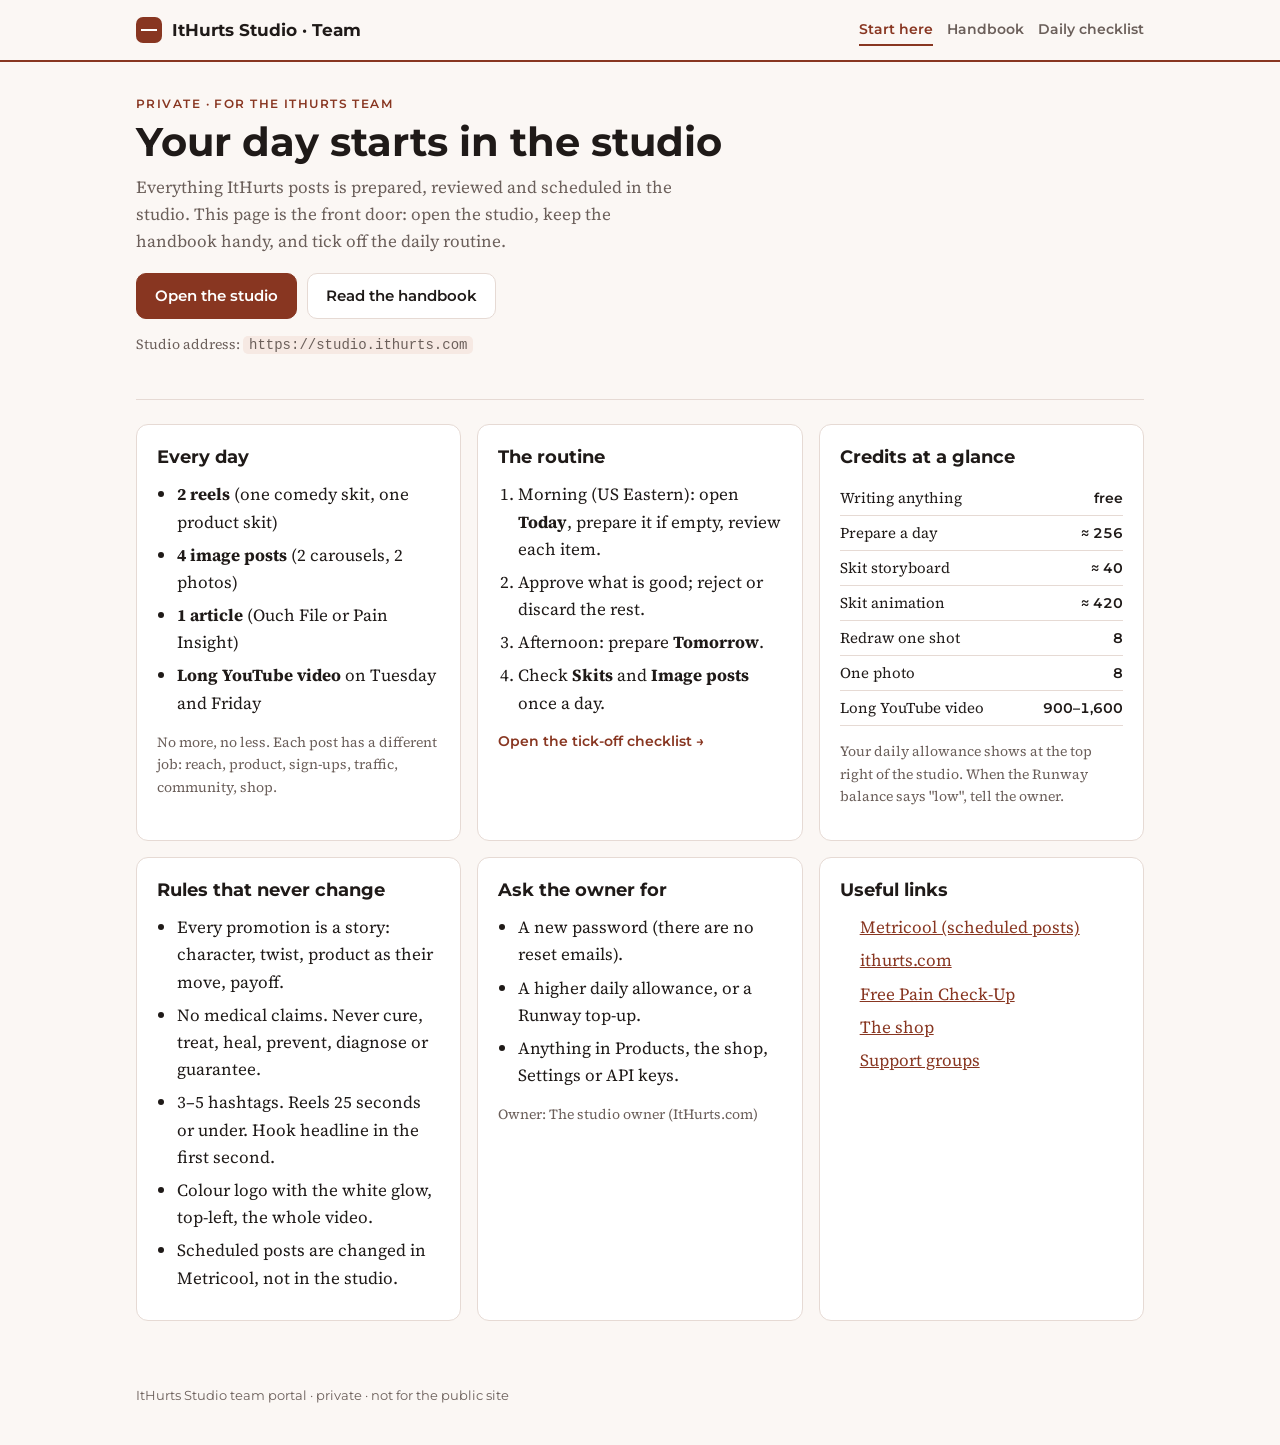
==== index.html @ 71983e8c "ItHurts team portal: front door, handbook and daily checklist" ====
<!doctype html>
<html lang="en">
<head>
  <meta charset="utf-8">
  <meta name="viewport" content="width=device-width, initial-scale=1">
  <meta name="robots" content="noindex, nofollow">
  <title>ItHurts Team Portal</title>
  <link rel="stylesheet" href="https://fonts.googleapis.com/css2?family=Montserrat:wght@500;600;700&family=Source+Serif+4:opsz,wght@8..60,400;8..60,600&display=swap">
  <link rel="stylesheet" href="styles.css">
</head>
<body>
  <header class="top">
    <div class="wrap row">
      <a class="brand" href="index.html"><span class="mark" aria-hidden="true"></span> ItHurts Studio · Team</a>
      <nav class="nav" aria-label="Pages">
        <a href="index.html" aria-current="page">Start here</a>
        <a href="handbook.html">Handbook</a>
        <a href="checklist.html">Daily checklist</a>
      </nav>
    </div>
  </header>

  <main class="wrap">
    <section class="hero">
      <p class="eyebrow">Private · for the ItHurts team</p>
      <h1>Your day starts in the studio</h1>
      <p class="lede">Everything ItHurts posts is prepared, reviewed and scheduled in the studio. This page is the front door: open the studio, keep the handbook handy, and tick off the daily routine.</p>
      <div class="actions">
        <a class="button primary" id="open-studio" href="#" target="_blank" rel="noopener">Open the studio</a>
        <a class="button" href="handbook.html">Read the handbook</a>
      </div>
      <p class="small" id="studio-note">Studio address: <code id="studio-url"></code></p>
    </section>

    <section class="grid">
      <article class="card">
        <h2>Every day</h2>
        <ul>
          <li><strong>2 reels</strong> (one comedy skit, one product skit)</li>
          <li><strong>4 image posts</strong> (2 carousels, 2 photos)</li>
          <li><strong>1 article</strong> (Ouch File or Pain Insight)</li>
          <li><strong>Long YouTube video</strong> on Tuesday and Friday</li>
        </ul>
        <p class="small">No more, no less. Each post has a different job: reach, product, sign-ups, traffic, community, shop.</p>
      </article>

      <article class="card">
        <h2>The routine</h2>
        <ol>
          <li>Morning (US Eastern): open <strong>Today</strong>, prepare it if empty, review each item.</li>
          <li>Approve what is good; reject or discard the rest.</li>
          <li>Afternoon: prepare <strong>Tomorrow</strong>.</li>
          <li>Check <strong>Skits</strong> and <strong>Image posts</strong> once a day.</li>
        </ol>
        <a class="link" href="checklist.html">Open the tick-off checklist →</a>
      </article>

      <article class="card">
        <h2>Credits at a glance</h2>
        <table class="mini">
          <tr><td>Writing anything</td><td>free</td></tr>
          <tr><td>Prepare a day</td><td>≈ 256</td></tr>
          <tr><td>Skit storyboard</td><td>≈ 40</td></tr>
          <tr><td>Skit animation</td><td>≈ 420</td></tr>
          <tr><td>Redraw one shot</td><td>8</td></tr>
          <tr><td>One photo</td><td>8</td></tr>
          <tr><td>Long YouTube video</td><td>900–1,600</td></tr>
        </table>
        <p class="small">Your daily allowance shows at the top right of the studio. When the Runway balance says "low", tell the owner.</p>
      </article>

      <article class="card">
        <h2>Rules that never change</h2>
        <ul>
          <li>Every promotion is a story: character, twist, product as their move, payoff.</li>
          <li>No medical claims. Never cure, treat, heal, prevent, diagnose or guarantee.</li>
          <li>3–5 hashtags. Reels 25 seconds or under. Hook headline in the first second.</li>
          <li>Colour logo with the white glow, top-left, the whole video.</li>
          <li>Scheduled posts are changed in Metricool, not in the studio.</li>
        </ul>
      </article>

      <article class="card">
        <h2>Ask the owner for</h2>
        <ul>
          <li>A new password (there are no reset emails).</li>
          <li>A higher daily allowance, or a Runway top-up.</li>
          <li>Anything in Products, the shop, Settings or API keys.</li>
        </ul>
        <p class="small">Owner: <span id="owner-contact"></span></p>
      </article>

      <article class="card">
        <h2>Useful links</h2>
        <ul class="links" id="links"></ul>
      </article>
    </section>
  </main>

  <footer class="wrap foot">ItHurts Studio team portal · private · not for the public site</footer>

  <script src="config.js"></script>
  <script src="app.js"></script>
</body>
</html>
---- styles.css ----
/* ItHurts team portal: brand rust on a warm off-white, Montserrat for headings and Source Serif for reading. */
:root {
  --bg: #FBF7F4; --surface: #FFFFFF; --fg: #1F1A18; --muted: #6B5F5A; --line: #E6DAD4;
  --accent: #883621; --accent-dark: #490C0B; --accent-ink: #FFFFFF; --soft: #F6E9E3;
  --display: 'Montserrat', 'Helvetica Neue', Arial, sans-serif;
  --body: 'Source Serif 4', Georgia, 'Times New Roman', serif;
}
@media (prefers-color-scheme: dark) {
  :root { --bg: #17120F; --surface: #211A17; --fg: #F3ECE8; --muted: #B5A69F; --line: #3A2E29; --accent: #E8A58A; --accent-dark: #F2B49B; --accent-ink: #1F1A18; --soft: #2C1F1A; color-scheme: dark; }
}
* { box-sizing: border-box; }
html, body { margin: 0; }
body { background: var(--bg); color: var(--fg); font-family: var(--body); font-size: 17px; line-height: 1.6; }
.wrap { max-width: 1040px; margin: 0 auto; padding-left: max(16px, env(safe-area-inset-left, 0px)); padding-right: max(16px, env(safe-area-inset-right, 0px)); }
.wrap.narrow { max-width: 720px; }
.row { display: flex; flex-wrap: wrap; align-items: center; justify-content: space-between; gap: 12px; }
.top { border-bottom: 2px solid var(--accent); padding: 14px 0; }
.brand { font-family: var(--display); font-weight: 700; color: var(--fg); text-decoration: none; display: inline-flex; align-items: center; gap: 10px; }
.mark { width: 26px; height: 26px; border-radius: 7px; background: var(--accent); position: relative; display: inline-block; }
.mark::after { content: ''; position: absolute; left: 5px; right: 5px; top: 12px; height: 2px; background: var(--accent-ink); }
.nav { display: flex; flex-wrap: wrap; gap: 14px; font-family: var(--display); font-size: 14px; font-weight: 600; }
.nav a { color: var(--muted); text-decoration: none; padding: 4px 0; border-bottom: 2px solid transparent; }
.nav a[aria-current="page"], .nav a:hover { color: var(--accent); border-bottom-color: var(--accent); }
.eyebrow { font-family: var(--display); font-weight: 600; font-size: 12px; letter-spacing: .12em; text-transform: uppercase; color: var(--accent); margin: 32px 0 6px; }
h1 { font-family: var(--display); font-weight: 700; font-size: clamp(28px, 4vw, 40px); line-height: 1.1; margin: 0 0 10px; text-wrap: balance; }
h2 { font-family: var(--display); font-weight: 700; font-size: 18px; margin: 0 0 10px; }
.lede { max-width: 62ch; color: var(--muted); margin: 0 0 18px; }
.small { font-size: 14px; color: var(--muted); }
code { font-family: ui-monospace, SFMono-Regular, Menlo, monospace; font-size: 14px; background: var(--soft); padding: 1px 6px; border-radius: 5px; }
.actions { display: flex; flex-wrap: wrap; gap: 10px; margin: 6px 0 10px; }
.button { font-family: var(--display); font-weight: 600; font-size: 15px; text-decoration: none; color: var(--fg); background: var(--surface); border: 1px solid var(--line); border-radius: 10px; padding: 10px 18px; }
.button.primary { background: var(--accent); color: var(--accent-ink); border-color: var(--accent); }
.button:hover { border-color: var(--accent); }
.hero { padding-bottom: 28px; border-bottom: 1px solid var(--line); }
.grid { display: grid; grid-template-columns: repeat(auto-fit, minmax(280px, 1fr)); gap: 16px; padding: 24px 0 40px; }
.card { background: var(--surface); border: 1px solid var(--line); border-radius: 12px; padding: 18px 20px; min-width: 0; }
.card ul, .card ol { margin: 0 0 10px; padding-left: 20px; }
.card li { margin-bottom: 6px; }
.link { font-family: var(--display); font-weight: 600; font-size: 14px; color: var(--accent); text-decoration: none; }
.links { list-style: none; padding: 0; }
.links a { color: var(--accent); }
table.mini { width: 100%; border-collapse: collapse; font-size: 15px; margin-bottom: 10px; }
table.mini td { padding: 5px 0; border-bottom: 1px solid var(--line); }
table.mini td:last-child { text-align: right; font-variant-numeric: tabular-nums; font-family: var(--display); font-weight: 600; font-size: 14px; }
form#checklist label { display: flex; gap: 12px; align-items: flex-start; padding: 10px 12px; margin-bottom: 6px; background: var(--surface); border: 1px solid var(--line); border-radius: 10px; cursor: pointer; }
form#checklist input { margin-top: 6px; width: 18px; height: 18px; accent-color: var(--accent); flex: none; }
form#checklist h2 { margin-top: 24px; }
form#checklist label:has(input:checked) { color: var(--muted); text-decoration: line-through; }
.linkbtn { background: none; border: 0; padding: 0; color: var(--accent); font: inherit; cursor: pointer; text-decoration: underline; }
.foot { padding: 24px 16px 40px; font-family: var(--display); font-size: 13px; color: var(--muted); }
a:focus-visible, button:focus-visible, input:focus-visible { outline: 2px solid var(--accent); outline-offset: 2px; }
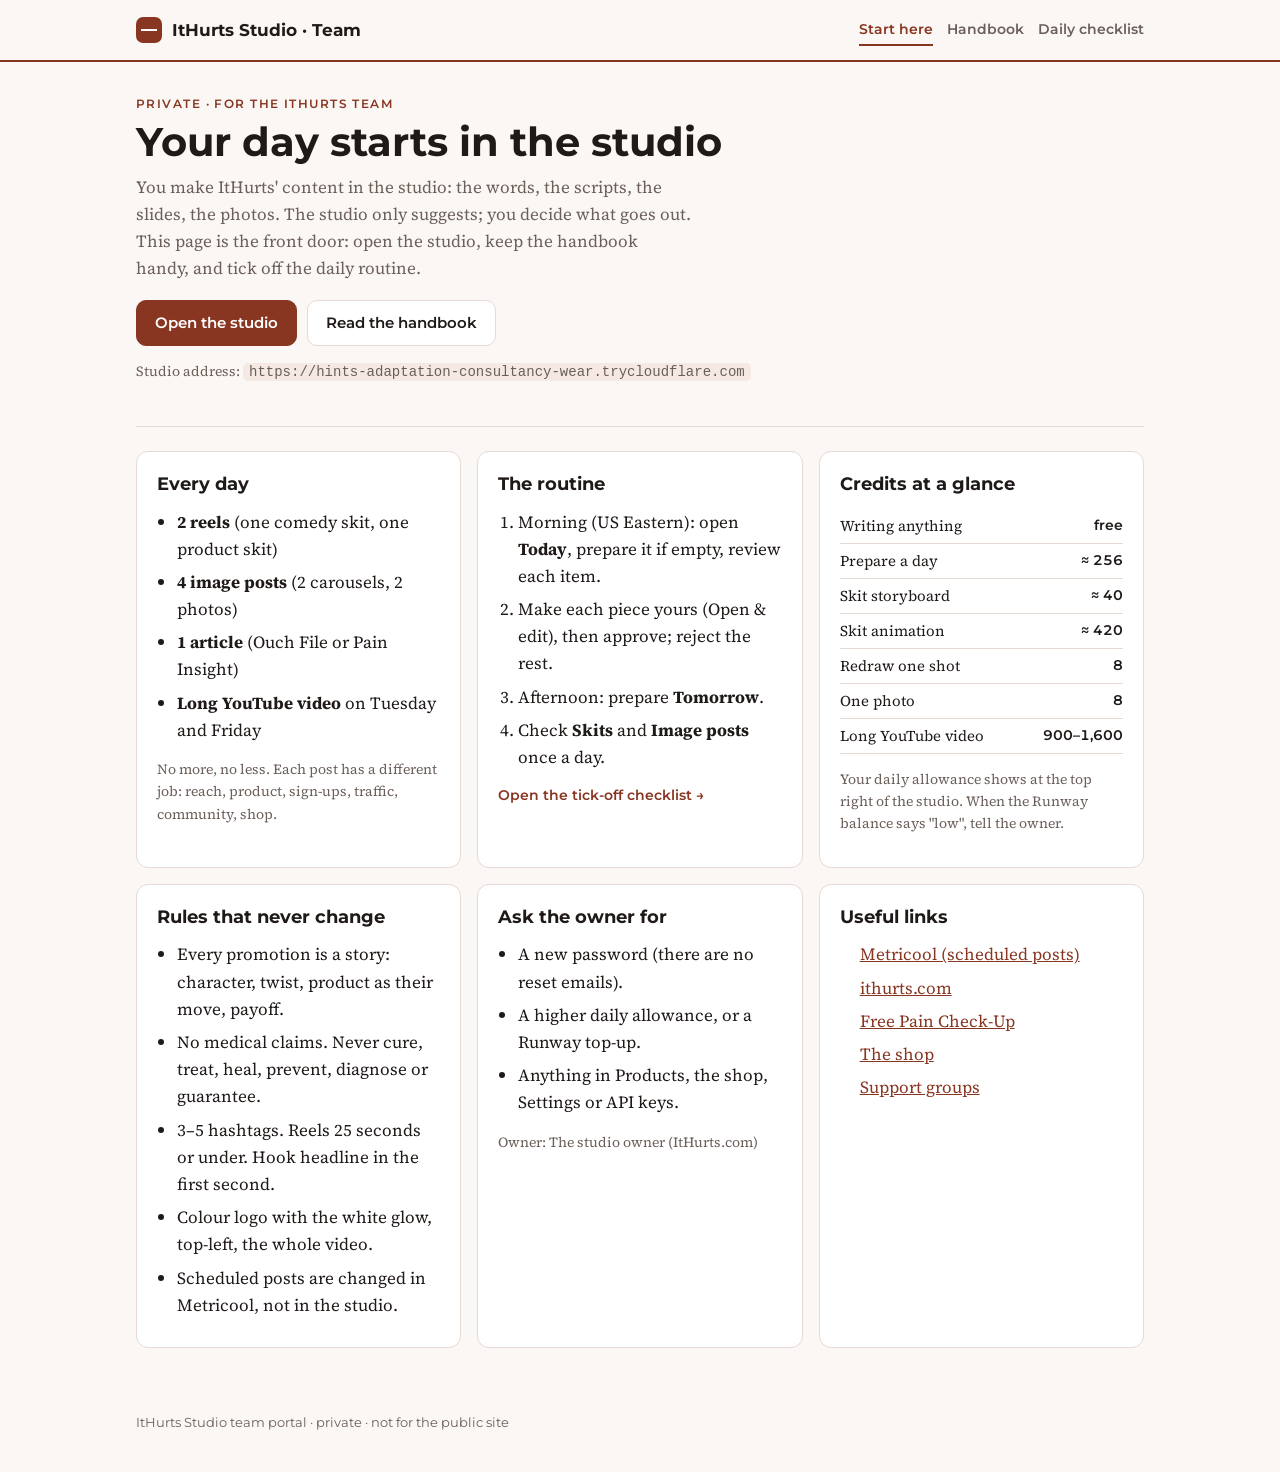
==== commit bfc929aa: "Handbook and portal: she creates, the studio suggests" ====
--- a/index.html
+++ b/index.html
@@ -24,7 +24,7 @@
     <section class="hero">
       <p class="eyebrow">Private · for the ItHurts team</p>
       <h1>Your day starts in the studio</h1>
-      <p class="lede">Everything ItHurts posts is prepared, reviewed and scheduled in the studio. This page is the front door: open the studio, keep the handbook handy, and tick off the daily routine.</p>
+      <p class="lede">You make ItHurts' content in the studio: the words, the scripts, the slides, the photos. The studio only suggests; you decide what goes out. This page is the front door: open the studio, keep the handbook handy, and tick off the daily routine.</p>
       <div class="actions">
         <a class="button primary" id="open-studio" href="#" target="_blank" rel="noopener">Open the studio</a>
         <a class="button" href="handbook.html">Read the handbook</a>
@@ -48,7 +48,7 @@
         <h2>The routine</h2>
         <ol>
           <li>Morning (US Eastern): open <strong>Today</strong>, prepare it if empty, review each item.</li>
-          <li>Approve what is good; reject or discard the rest.</li>
+          <li>Make each piece yours (Open &amp; edit), then approve; reject the rest.</li>
           <li>Afternoon: prepare <strong>Tomorrow</strong>.</li>
           <li>Check <strong>Skits</strong> and <strong>Image posts</strong> once a day.</li>
         </ol>
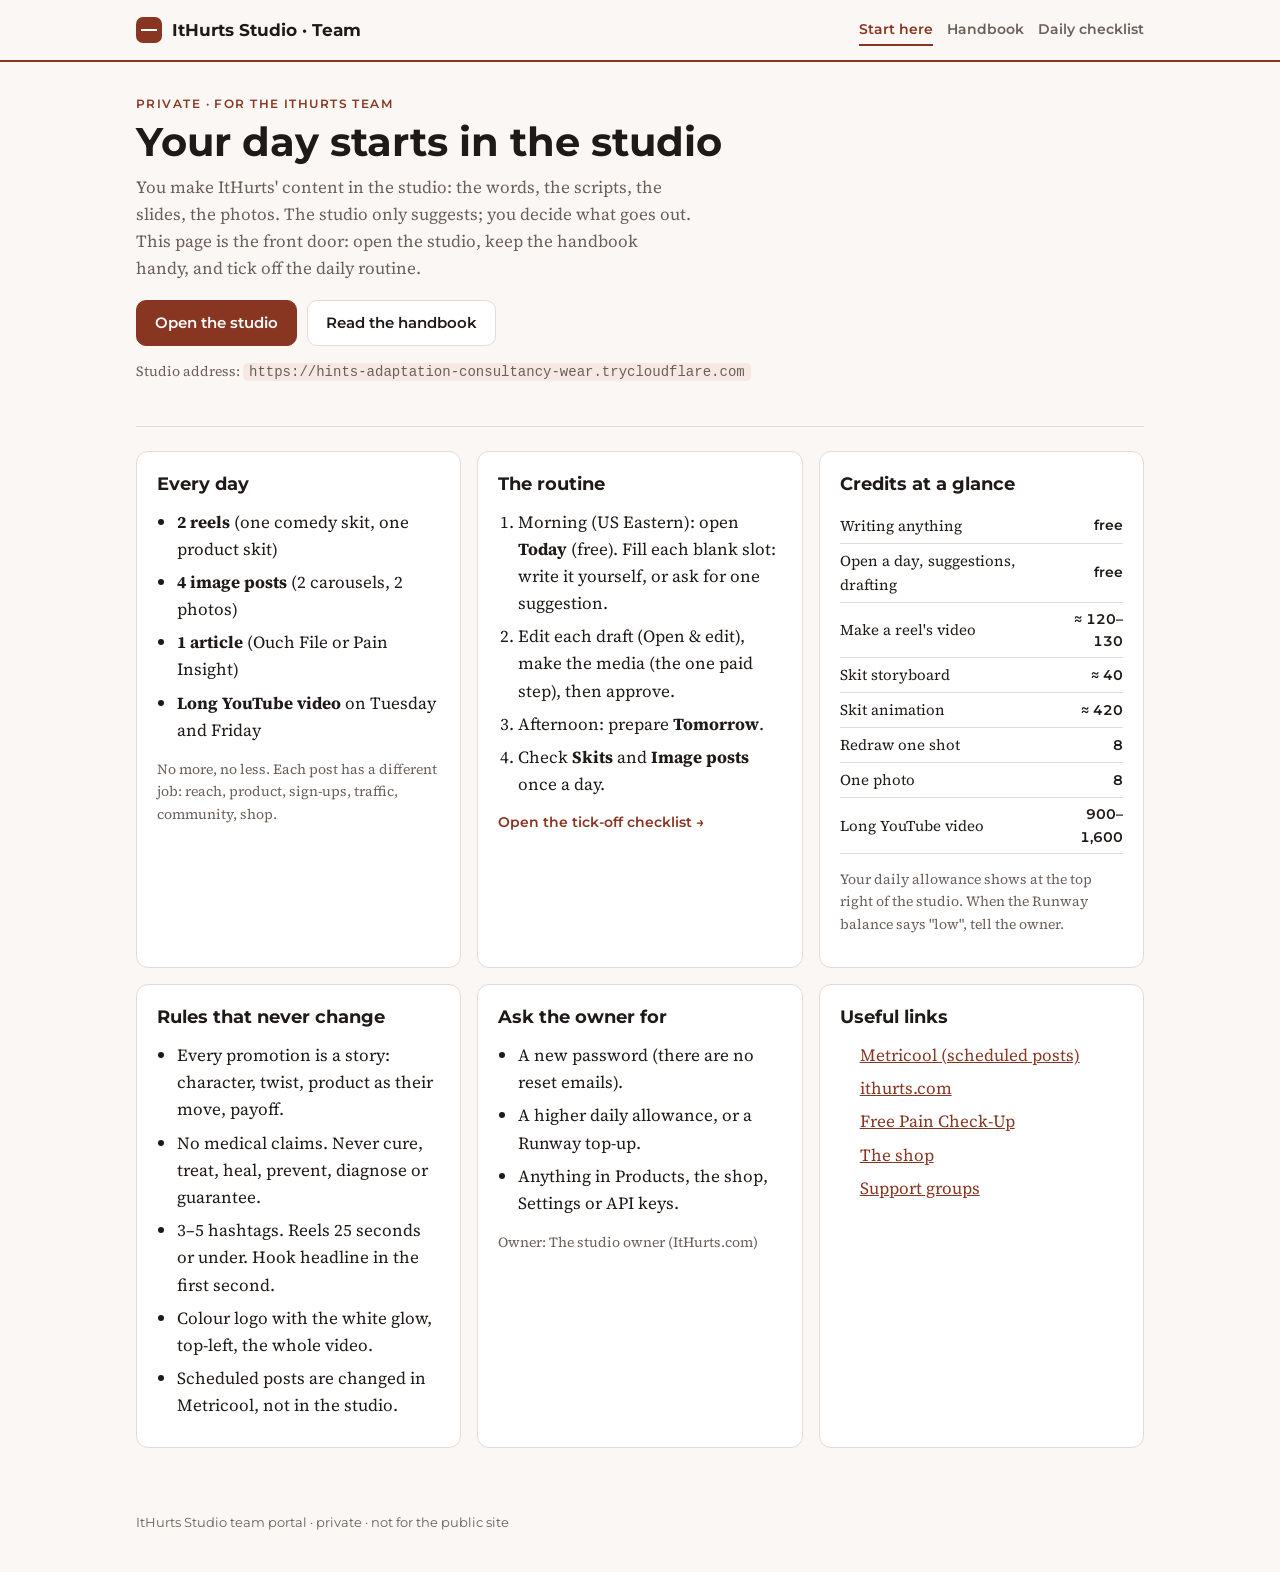
==== commit 81087763: "Handbook and portal: blank days, she fills each slot" ====
--- a/index.html
+++ b/index.html
@@ -47,8 +47,8 @@
       <article class="card">
         <h2>The routine</h2>
         <ol>
-          <li>Morning (US Eastern): open <strong>Today</strong>, prepare it if empty, review each item.</li>
-          <li>Make each piece yours (Open &amp; edit), then approve; reject the rest.</li>
+          <li>Morning (US Eastern): open <strong>Today</strong> (free). Fill each blank slot: write it yourself, or ask for one suggestion.</li>
+          <li>Edit each draft (Open &amp; edit), make the media (the one paid step), then approve.</li>
           <li>Afternoon: prepare <strong>Tomorrow</strong>.</li>
           <li>Check <strong>Skits</strong> and <strong>Image posts</strong> once a day.</li>
         </ol>
@@ -59,7 +59,8 @@
         <h2>Credits at a glance</h2>
         <table class="mini">
           <tr><td>Writing anything</td><td>free</td></tr>
-          <tr><td>Prepare a day</td><td>≈ 256</td></tr>
+          <tr><td>Open a day, suggestions, drafting</td><td>free</td></tr>
+          <tr><td>Make a reel's video</td><td>≈ 120–130</td></tr>
           <tr><td>Skit storyboard</td><td>≈ 40</td></tr>
           <tr><td>Skit animation</td><td>≈ 420</td></tr>
           <tr><td>Redraw one shot</td><td>8</td></tr>
